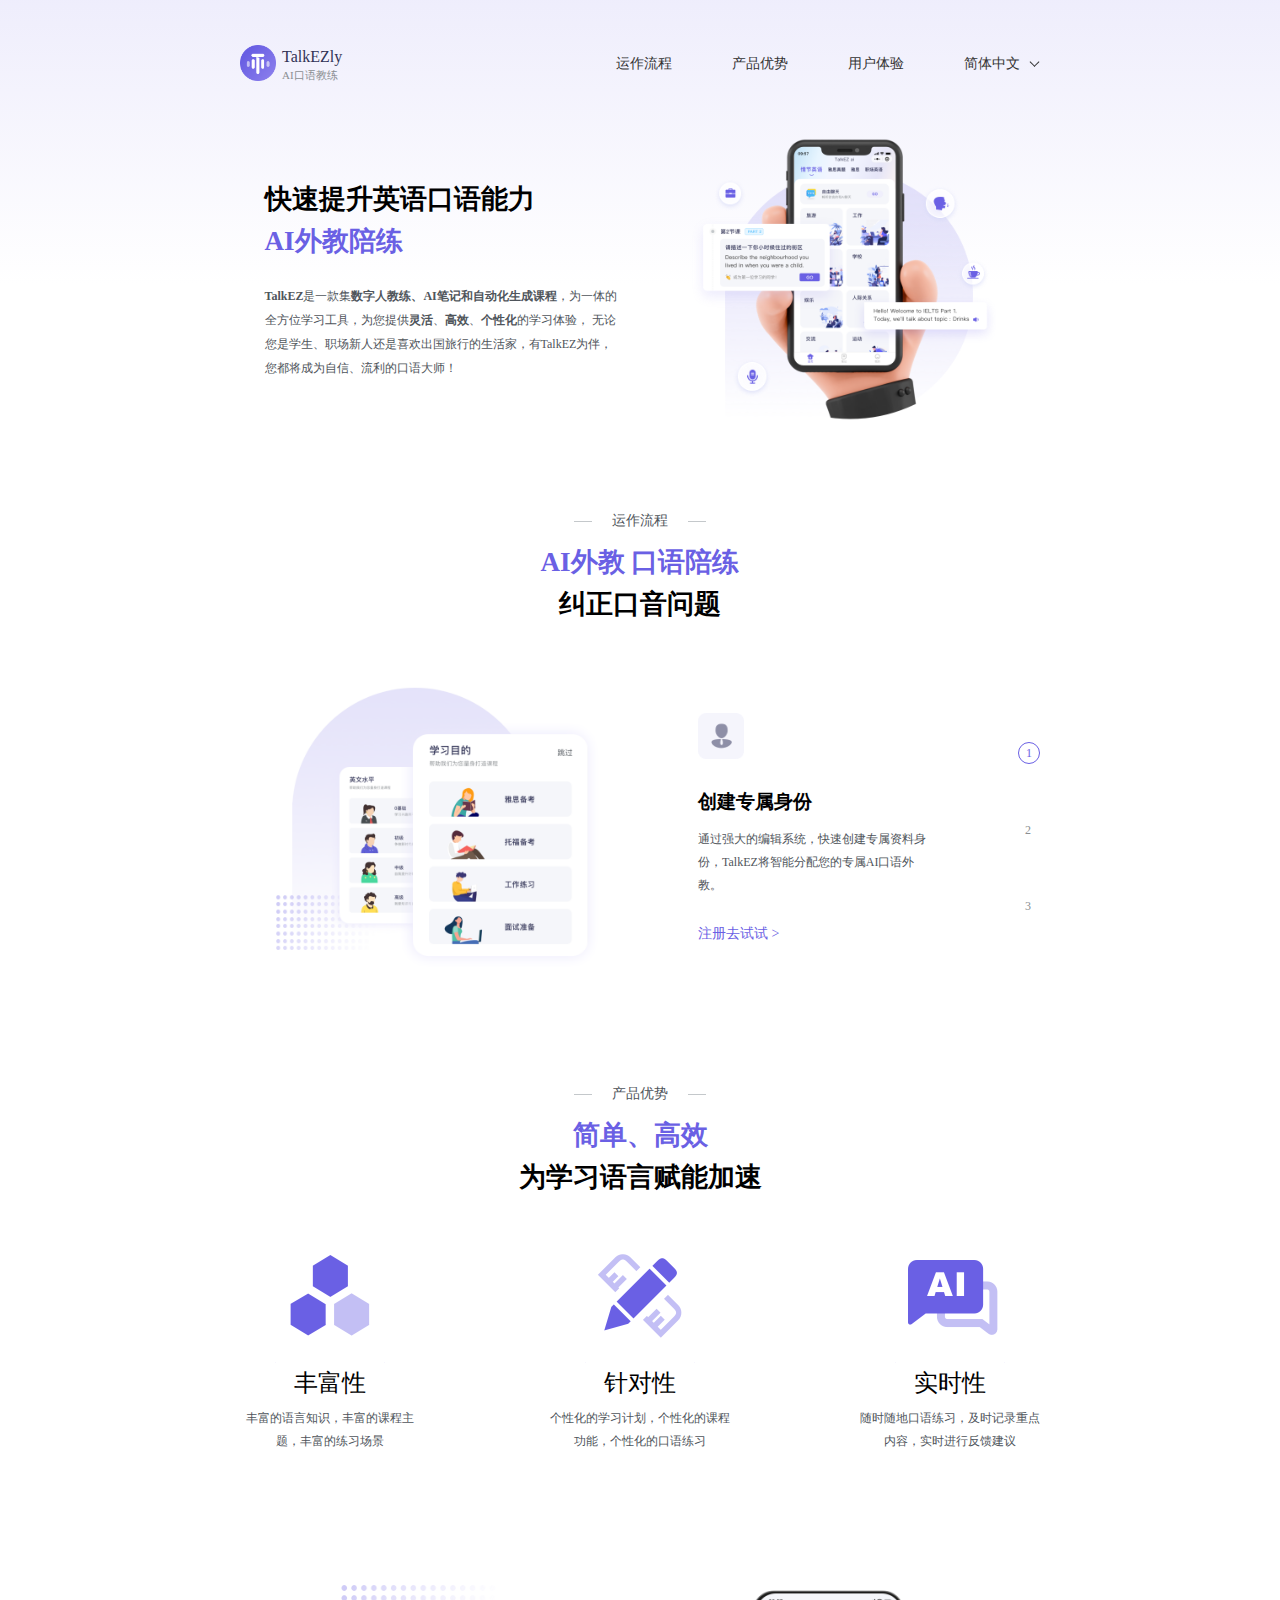
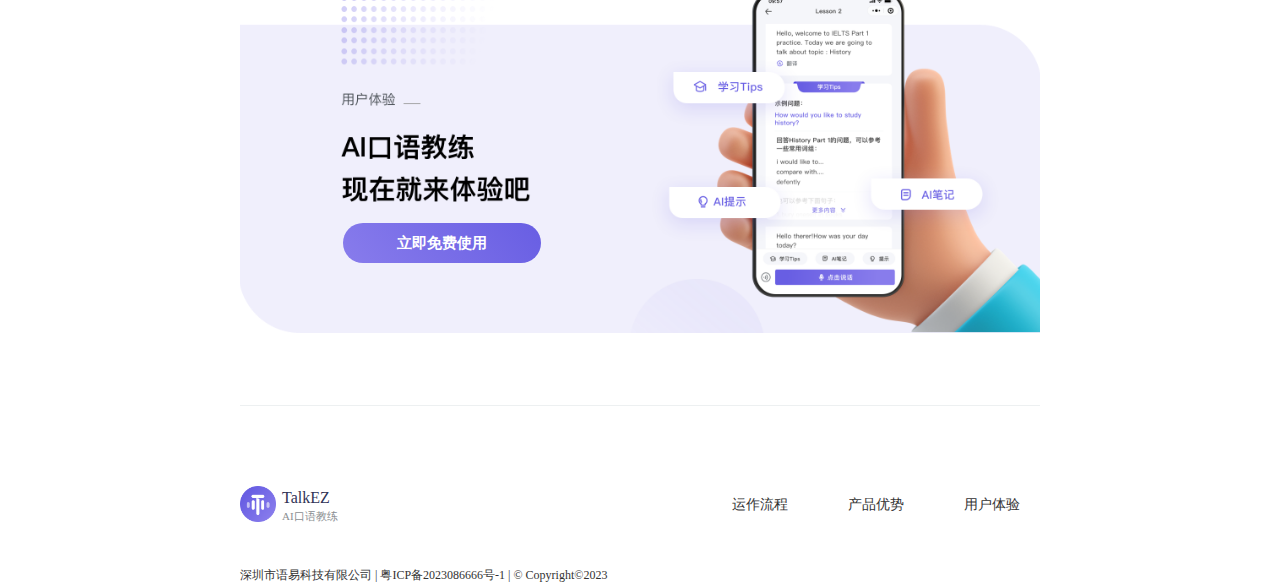
==== index.html @ d2851557 "Add files via upload" ====
<!DOCTYPE html>
<html lang="en">

<head>
  <meta charset="UTF-8">
  <meta name="viewport" content="width=device-width, initial-scale=1.0">
  <link rel="stylesheet" href="./css/normalize.css" />
  <link rel="stylesheet" href="./css/index.css" />
  <title>TalkEZly</title>
</head>

<body>
  <div class="bg"></div>
  <div class="wrap">
    <div class="header">
      <div class="logo">
        <div class="logo-img"></div>
        <div class="logo-text">
          <div class="h4">TalkEZly</div>
          <div class="des">AI口语教练</div>
        </div>
      </div>
      <div class="nav">
        <div class="nav-item">
          <a href="#part2">运作流程</a>
        </div>
        <div class="nav-item">
          <a href="#part3">产品优势</a>
        </div>
        <div class="nav-item"><a href="#part4">用户体验</a></div>
        <div class="nav-item language">
          简体中文
          <div class="language-list">
            <div class="language-item"><a href="/index_tc.html">繁体中文</a></div>
            <div class="language-item"><a href="/index_us.html">English</a></div>
          </div>
        </div>
      </div>
    </div>
    <div class="content">
      <div id="part1" class="part1">
        <div class="left">
          <div class="h1">
            <div>快速提升英语口语能力</div>
            <div class="violet">AI外教陪练</div>
          </div>
          <div class="text">
            <strong>TalkEZ</strong>是一款集<strong>数字人教练、AI笔记和自动化生成课程</strong>，为一体的全方位学习工具，为您提供<strong>灵活</strong>、<strong>高效</strong>、<strong>个性化</strong>的学习体验，
            无论您是学生、职场新人还是喜欢出国旅行的生活家，有TalkEZ为伴，您都将成为自信、流利的口语大师！
          </div>
        </div>
        <div class="right"></div>
      </div>

      <div id="part2" class="part2">
        <div class="tag">
          <div class="tag-text">运作流程</div>
        </div>
        <div class="h1">
          <div class="violet">AI外教 口语陪练</div>
          <div>纠正口音问题</div>
        </div>
        <div class="slide-box">
          <div class="slide-list-wrap">
            <div class="slide-list active1">
              <div class="slide-item">
                <div class="slide-item-left img1"></div>
                <div class="slide-item-right">
                  <div class="icon icon1"></div>
                  <div class="h3">创建专属身份</div>
                  <div class="text">通过强大的编辑系统，快速创建专属资料身份，TalkEZ将智能分配您的专属AI口语外教。</div>
                  <div class="link">注册去试试 > </div>
                </div>
              </div>
              <div class="slide-item">
                <div class="slide-item-left img2"></div>
                <div class="slide-item-right">
                  <div class="icon icon2"></div>
                  <div class="h3">训练口语</div>
                  <div class="text">拥有丰富的语言知识和临场口语能力，能够提供个性化、针对性的练习。</div>
                  <div class="link">注册去试试 > </div>
                </div>
              </div>
              <div class="slide-item">
                <div class="slide-item-left img3"></div>
                <div class="slide-item-right">
                  <div class="icon icon3"></div>
                  <div class="h3">AI笔记</div>
                  <div class="text">将自动提取重点内容并整理成简洁易懂的笔记。您可以随时回顾这些笔记，加深记忆和理解，让学习变得更加轻松。</div>
                  <div class="link">注册去试试 > </div>
                </div>
              </div>
            </div>
          </div>

          <div class="slide-actions">
            <div class="slide-actions-item active">1</div>
            <div class="slide-actions-item">2</div>
            <div class="slide-actions-item">3</div>
          </div>
        </div>
      </div>

      <div id="part3" class="part3">
        <div class="tag">
          <div class="tag-text">产品优势</div>
        </div>
        <div class="h1">
          <div class="violet">简单、高效</div>
          <div>为学习语言赋能加速</div>
        </div>
        <div class="feature">
          <div class="feature-item">
            <div class="icon icon1"></div>
            <div class="h2">丰富性</div>
            <div class="text">丰富的语言知识，丰富的课程主题，丰富的练习场景</div>
          </div>
          <div class="feature-item">
            <div class="icon icon2"></div>
            <div class="h2">针对性</div>
            <div class="text">个性化的学习计划，个性化的课程功能，个性化的口语练习</div>
          </div>
          <div class="feature-item">
            <div class="icon icon3"></div>
            <div class="h2">实时性</div>
            <div class="text">随时随地口语练习，及时记录重点内容，实时进行反馈建议</div>
          </div>
        </div>
      </div>

      <div id="part4" class="part4">
        <div class="btn">立即免费使用</div>
      </div>
    </div>
    <div class="footer">
      <div class="header">
        <div class="logo">
          <div class="logo-img"></div>
          <div class="logo-text">
            <div class="h4">TalkEZ</div>
            <div class="des">AI口语教练</div>
          </div>
        </div>
        <div class="nav">
          <div class="nav-item">
            <a href="#part2">运作流程</a>
          </div>
          <div class="nav-item">
            <a href="#part3">产品优势</a>
          </div>
          <div class="nav-item"><a href="#part4">用户体验</a></div>
        </div>
      </div>
      <div class="copyright">深圳市语易科技有限公司 | 粤ICP备2023086666号-1 | © Copyright©2023</div>
    </div>

  </div>
  <script>
    document.addEventListener("DOMContentLoaded", function () {
      var slideActionsItems = document.querySelectorAll('.slide-actions-item');
      var slideList = document.querySelector('.slide-list');

      slideActionsItems.forEach(function (slideActionsItem, index) {
        slideActionsItem.addEventListener('click', function () {
          // Remove 'active' class from all slide-actions-items
          slideActionsItems.forEach(function (slideActionsItem) {
            slideActionsItem.classList.remove('active');
          });

          // Remove 'activeN' class from slide-list
          for (var i = 0; i < slideActionsItems.length; i++) {
            slideList.classList.remove('active' + (i + 1));
          }

          // Add 'active' class to clicked slide-actions-item
          this.classList.add('active');

          // Add 'activeN' class to slide-list
          slideList.classList.add('active' + (index + 1));
        });
      });

      const languageDom = document.getElementsByClassName('language')
      languageDom[0].addEventListener('click', function () {
        if (languageDom[0].className.includes('active')) {
          languageDom[0].classList.remove('active')
        } else {
          languageDom[0].classList.add('active')
        }
      })
    });
  </script>

</body>

</html>
---- css/index.css ----
body {
  position: relative;
}
.bg {
  width: 100%;
  height: 284px;
  background: linear-gradient(
    180deg,
    rgba(106, 96, 228, 0.11) 0%,
    rgba(255, 255, 255, 0.27) 100%
  );
  position: absolute;
  left: 0;
  top: 0;
  z-index: -1;
}

.wrap {
  max-width: 800px;
  margin: 0 auto;
}
.violet {
  color: #6A60E4;
}
.h1 {
  font-size: 27px;
  font-weight: 600;
  color: #000;
  line-height: 42px;
}
.h2 {
  font-size: 24px;
  font-weight: 600px;
  color: #000;
  line-height: 34px;
}
.tag {
  font-size: 14px;
  color: #4f555b;
  line-height: 21px;
  display: flex;
  justify-content: center;
  margin-bottom: 10px;
}
.tag .tag-text {
  position: relative;
}
.tag .tag-text::after {
  content: '';
  position: absolute;
  height: 1px;
  width: 18px;
  background-color: #c4c8cb;
  left: -38px;
  top: 50%;
}
.tag .tag-text::before {
  content: '';
  position: absolute;
  height: 1px;
  width: 18px;
  background-color: #c4c8cb;
  right: -38px;
  top: 50%;
}

/*------------------- header -------------------*/
.header {
  height: 128px;
  display: flex;
  justify-content: space-between;
  align-items: center;
}
.logo {
  display: flex;
}
.logo .logo-img {
  width: 36px;
  height: 36px;
  margin-right: 6px;
  background: url('../img/logo.png') no-repeat center center;
  background-size: cover;
}
.logo .h4 {
  font-size: 16px;
  font-weight: 500;
  color: #313356;
  line-height: 23px;
}
.logo .des {
  font-size: 11px;
  font-weight: 400;
  color: #8b8f92;
  line-height: 15px;
}

.nav {
  display: flex;
}
.nav .nav-item {
  font-size: 14px;
  color: #333333;
  line-height: 20px;
  margin-left: 30px;
  padding: 0 10px;
  min-width: 86px;
  box-sizing: border-box;
}
.nav .nav-item a {
  color: #333333;
  text-decoration: none;
}
.nav .language {
  padding-right: 20px;
  position: relative;
  cursor: pointer;
  user-select: none
}
.nav .language::after {
  content: '';
  width: 6px;
  height: 6px;
  border: 1px solid #333;
  position: absolute;
  right: 2px;
  top: 50%;
  border-top: none;
  border-right: none;
  transform: translateY(-80%) rotate(-45deg);
  transition: all 0.3s;
}
.nav .language .language-list {
  display: none;
  position: absolute;
  left: 0;
  bottom: -94px;
  background: #FFFFFF;
  box-shadow: 0px 2px 10px 0px rgba(205,200,246,0.5);
  border-radius: 8px;
  padding: 16px 12px;
  width: 100%;
  box-sizing: border-box;
}
.nav .language .language-list .language-item {
  font-size: 14px;
  color: #333;
  line-height: 20px;
  margin-bottom: 15px;
}
.nav .language .language-list .language-item:last-child {
  margin-bottom: 0;
}
.nav .language .language-list .language-item a:hover {
  color: #6A60E4;
}
.nav .language.active::after {
  transform: translateY(-20%) rotate(135deg);
  
}
.nav .language.active .language-list {
  display: block;
}

/*------------------- content -------------------*/
.part1 {
  display: flex;
  align-items: center;
  justify-content: space-around;
}
.part1 .left {
  width: 358px;
}
.part1 .text {
  margin-top: 22px;
  font-size: 12px;
  color: #4f555b;
  line-height: 24px;
}

.part1 .right {
  width: 344px;
  height: 302px;
  background: url('../img/part1.png') no-repeat center center;
  background-size: cover;
}

.part2 {
  margin-top: 80px;
}
.part2 .h1 {
  text-align: center;
}
.part2 .slide-box {
  height: 348px;
  margin-top: 30px;
  margin-bottom: 80px;
  display: flex;
  align-items: center;
  justify-content: space-between;
}
.part2 .slide-list-wrap {
  height: 100%;
  position: relative;
  flex: 1;
  overflow: hidden;
}
.part2 .slide-list {
  position: relative;
  left: 0;
  transition: all 0.3s linear;
}
.part2 .slide-list.active1 {
  top: 0;
}
.part2 .slide-list.active2 {
  top: -100%;
}
.part2 .slide-list.active3 {
  top: -200%;
}

.part2 .slide-box .slide-item {
  display: flex;
  align-items: center;
}
.part2 .slide-box .slide-item-left {
  width: 398px;
  height: 348px;
  margin-right: 60px;
  background-size: cover !important;
}

.part2 .slide-box .img1 {
  background: url('../img/part2_1.png') no-repeat center center;
}
.part2 .slide-box .img2 {
  background: url('../img/part2_2.png') no-repeat center center;
}
.part2 .slide-box .img3 {
  background: url('../img/part2_3.png') no-repeat center center;
}
.part2 .slide-box .slide-item-right {
  width: 240px;
}
.part2 .slide-box .slide-item-right .icon {
  width: 46px;
  height: 46px;
  margin-bottom: 30px;
  background-size: cover !important;
}
.part2 .slide-box .slide-item-right .icon1 {
  background: url('../img/part2_1_icon.png') no-repeat center center;
}
.part2 .slide-box .slide-item-right .icon2 {
  background: url('../img/part2_2_icon.png') no-repeat center center;
}
.part2 .slide-box .slide-item-right .icon3 {
  background: url('../img/part2_3_icon.png') no-repeat center center;
}
.part2 .slide-box .slide-item-right .h3 {
  font-size: 19px;
  font-weight: 600;
  color: #000;
  line-height: 25px;
  margin-bottom: 14px;
}
.part2 .slide-box .slide-item-right .text {
  font-size: 12px;
  color: #4f555b;
  line-height: 23px;
  margin-bottom: 25px;
}
.part2 .slide-box .slide-item-right .link {
  font-size: 14px;
  color: #6A60E4;
  line-height: 23px;
  cursor: pointer;
}

.part2 .slide-box  .slide-actions {
  display: flex;
  flex-flow: column;
  height: 50%;
  justify-content: space-between;
}
.part2 .slide-box .slide-actions-item {
  width: 20px;
  height: 20px;
  border-radius: 50%;
  text-align: center;
  line-height: 20px;
  font-size: 12px;
  color: #8B8F92;
  cursor: pointer;
}
.part2 .slide-box .slide-actions-item.active {
  border: 1px solid #6A60E4;
  color: #6A60E4;
}

.part3 .h1 {
  text-align: center;
}
.part3 .feature {
  margin-top: 55px;
  display: flex;
  justify-content: space-between;
}
.feature-item {
  display: flex;
  flex-flow: column;
  align-items: center;
  text-align: center;
  max-width: 180px;
}
.feature-item .icon {
  width: 110px;
  height: 110px;
  background-size: cover;
}
.feature-item .icon1 {
  background: url('../img/part3_1.png') no-repeat center center;
}
.feature-item .icon2 {
  background: url('../img/part3_2.png') no-repeat center center;
}
.feature-item .icon3 {
  background: url('../img/part3_3.png') no-repeat center center;
}
.feature-item .h2 {
  margin-top: 3px;
  margin-bottom: 7px;
}
.feature-item .text {
  font-size: 12px;
  color: #4f555b;
  line-height: 23px;
}

.part4 {
  width: 800px;
  height: 348px;
  background: url('../img/part4.png') no-repeat center center;
  background-size: cover;
  margin-top: 132px;
  position: relative;
}
.part4 .btn {
  position: absolute;
  left: 103px;
  top: 238px;
  width: 198px;
  height: 40px;
  line-height: 40px;
  border-radius: 20px;
  background: linear-gradient(-309deg, #887CEC 0%, #685EE3 100%);
  text-align: center;
  font-size: 15px;
  color: #fff;
  font-weight: 600;
  cursor: pointer;
}



.footer {
  border-top: 1px solid #edf0f1;
  padding-top: 35px;
  margin-top: 72px;
}
.copyright {
  font-size: 12px;
  color: #333;
}
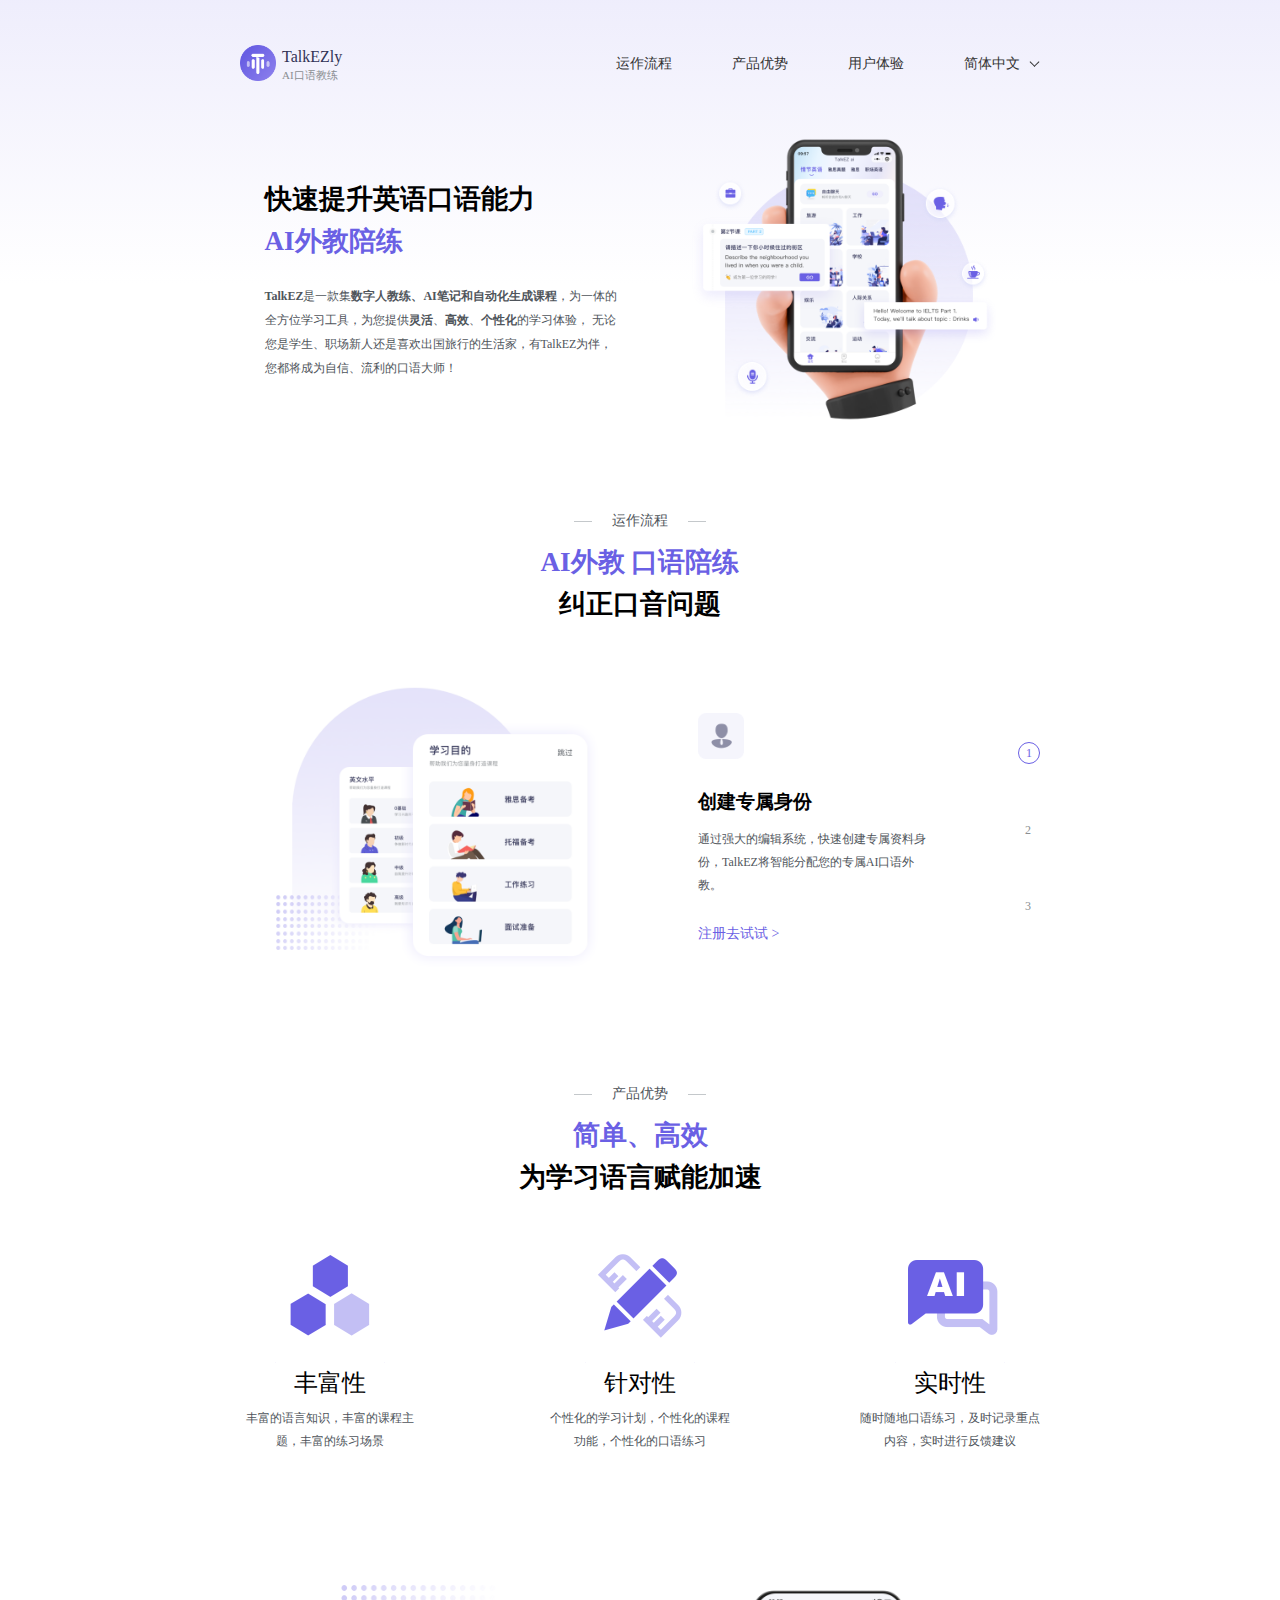
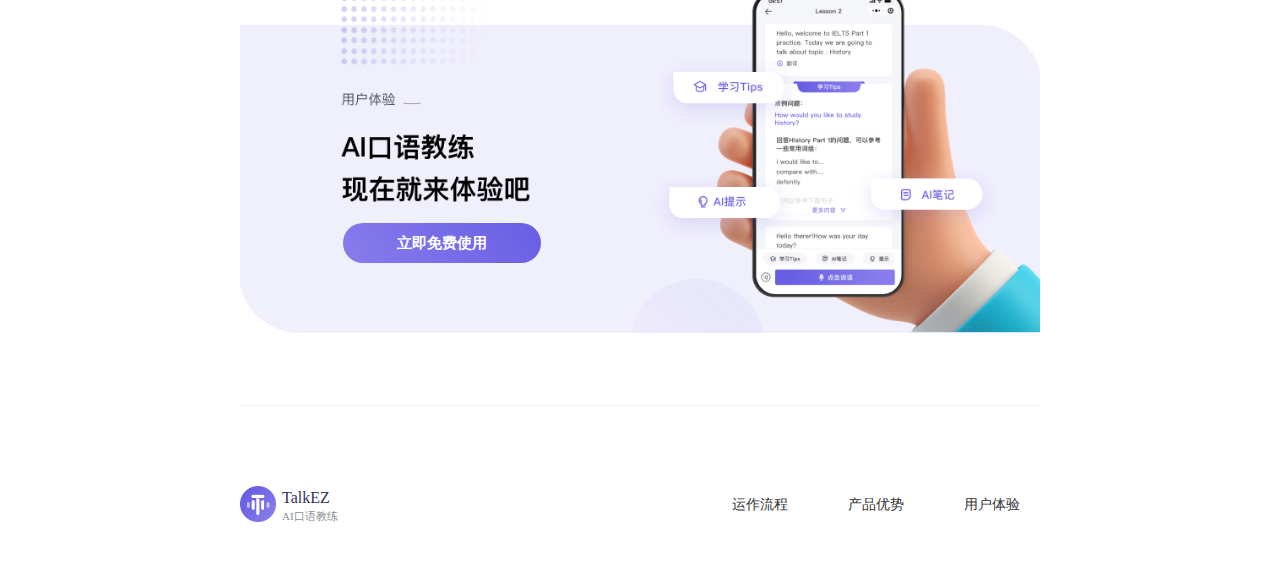
==== commit f0513252: "Add files via upload" ====
--- a/index.html
+++ b/index.html
@@ -1,196 +1,196 @@
-<!DOCTYPE html>
-<html lang="en">
-
-<head>
-  <meta charset="UTF-8">
-  <meta name="viewport" content="width=device-width, initial-scale=1.0">
-  <link rel="stylesheet" href="./css/normalize.css" />
-  <link rel="stylesheet" href="./css/index.css" />
-  <title>TalkEZly</title>
-</head>
-
-<body>
-  <div class="bg"></div>
-  <div class="wrap">
-    <div class="header">
-      <div class="logo">
-        <div class="logo-img"></div>
-        <div class="logo-text">
-          <div class="h4">TalkEZly</div>
-          <div class="des">AI口语教练</div>
-        </div>
-      </div>
-      <div class="nav">
-        <div class="nav-item">
-          <a href="#part2">运作流程</a>
-        </div>
-        <div class="nav-item">
-          <a href="#part3">产品优势</a>
-        </div>
-        <div class="nav-item"><a href="#part4">用户体验</a></div>
-        <div class="nav-item language">
-          简体中文
-          <div class="language-list">
-            <div class="language-item"><a href="/index_tc.html">繁体中文</a></div>
-            <div class="language-item"><a href="/index_us.html">English</a></div>
-          </div>
-        </div>
-      </div>
-    </div>
-    <div class="content">
-      <div id="part1" class="part1">
-        <div class="left">
-          <div class="h1">
-            <div>快速提升英语口语能力</div>
-            <div class="violet">AI外教陪练</div>
-          </div>
-          <div class="text">
-            <strong>TalkEZ</strong>是一款集<strong>数字人教练、AI笔记和自动化生成课程</strong>，为一体的全方位学习工具，为您提供<strong>灵活</strong>、<strong>高效</strong>、<strong>个性化</strong>的学习体验，
-            无论您是学生、职场新人还是喜欢出国旅行的生活家，有TalkEZ为伴，您都将成为自信、流利的口语大师！
-          </div>
-        </div>
-        <div class="right"></div>
-      </div>
-
-      <div id="part2" class="part2">
-        <div class="tag">
-          <div class="tag-text">运作流程</div>
-        </div>
-        <div class="h1">
-          <div class="violet">AI外教 口语陪练</div>
-          <div>纠正口音问题</div>
-        </div>
-        <div class="slide-box">
-          <div class="slide-list-wrap">
-            <div class="slide-list active1">
-              <div class="slide-item">
-                <div class="slide-item-left img1"></div>
-                <div class="slide-item-right">
-                  <div class="icon icon1"></div>
-                  <div class="h3">创建专属身份</div>
-                  <div class="text">通过强大的编辑系统，快速创建专属资料身份，TalkEZ将智能分配您的专属AI口语外教。</div>
-                  <div class="link">注册去试试 > </div>
-                </div>
-              </div>
-              <div class="slide-item">
-                <div class="slide-item-left img2"></div>
-                <div class="slide-item-right">
-                  <div class="icon icon2"></div>
-                  <div class="h3">训练口语</div>
-                  <div class="text">拥有丰富的语言知识和临场口语能力，能够提供个性化、针对性的练习。</div>
-                  <div class="link">注册去试试 > </div>
-                </div>
-              </div>
-              <div class="slide-item">
-                <div class="slide-item-left img3"></div>
-                <div class="slide-item-right">
-                  <div class="icon icon3"></div>
-                  <div class="h3">AI笔记</div>
-                  <div class="text">将自动提取重点内容并整理成简洁易懂的笔记。您可以随时回顾这些笔记，加深记忆和理解，让学习变得更加轻松。</div>
-                  <div class="link">注册去试试 > </div>
-                </div>
-              </div>
-            </div>
-          </div>
-
-          <div class="slide-actions">
-            <div class="slide-actions-item active">1</div>
-            <div class="slide-actions-item">2</div>
-            <div class="slide-actions-item">3</div>
-          </div>
-        </div>
-      </div>
-
-      <div id="part3" class="part3">
-        <div class="tag">
-          <div class="tag-text">产品优势</div>
-        </div>
-        <div class="h1">
-          <div class="violet">简单、高效</div>
-          <div>为学习语言赋能加速</div>
-        </div>
-        <div class="feature">
-          <div class="feature-item">
-            <div class="icon icon1"></div>
-            <div class="h2">丰富性</div>
-            <div class="text">丰富的语言知识，丰富的课程主题，丰富的练习场景</div>
-          </div>
-          <div class="feature-item">
-            <div class="icon icon2"></div>
-            <div class="h2">针对性</div>
-            <div class="text">个性化的学习计划，个性化的课程功能，个性化的口语练习</div>
-          </div>
-          <div class="feature-item">
-            <div class="icon icon3"></div>
-            <div class="h2">实时性</div>
-            <div class="text">随时随地口语练习，及时记录重点内容，实时进行反馈建议</div>
-          </div>
-        </div>
-      </div>
-
-      <div id="part4" class="part4">
-        <div class="btn">立即免费使用</div>
-      </div>
-    </div>
-    <div class="footer">
-      <div class="header">
-        <div class="logo">
-          <div class="logo-img"></div>
-          <div class="logo-text">
-            <div class="h4">TalkEZ</div>
-            <div class="des">AI口语教练</div>
-          </div>
-        </div>
-        <div class="nav">
-          <div class="nav-item">
-            <a href="#part2">运作流程</a>
-          </div>
-          <div class="nav-item">
-            <a href="#part3">产品优势</a>
-          </div>
-          <div class="nav-item"><a href="#part4">用户体验</a></div>
-        </div>
-      </div>
-      <div class="copyright">深圳市语易科技有限公司 | 粤ICP备2023086666号-1 | © Copyright©2023</div>
-    </div>
-
-  </div>
-  <script>
-    document.addEventListener("DOMContentLoaded", function () {
-      var slideActionsItems = document.querySelectorAll('.slide-actions-item');
-      var slideList = document.querySelector('.slide-list');
-
-      slideActionsItems.forEach(function (slideActionsItem, index) {
-        slideActionsItem.addEventListener('click', function () {
-          // Remove 'active' class from all slide-actions-items
-          slideActionsItems.forEach(function (slideActionsItem) {
-            slideActionsItem.classList.remove('active');
-          });
-
-          // Remove 'activeN' class from slide-list
-          for (var i = 0; i < slideActionsItems.length; i++) {
-            slideList.classList.remove('active' + (i + 1));
-          }
-
-          // Add 'active' class to clicked slide-actions-item
-          this.classList.add('active');
-
-          // Add 'activeN' class to slide-list
-          slideList.classList.add('active' + (index + 1));
-        });
-      });
-
-      const languageDom = document.getElementsByClassName('language')
-      languageDom[0].addEventListener('click', function () {
-        if (languageDom[0].className.includes('active')) {
-          languageDom[0].classList.remove('active')
-        } else {
-          languageDom[0].classList.add('active')
-        }
-      })
-    });
-  </script>
-
-</body>
-
+<!DOCTYPE html>
+<html lang="en">
+
+<head>
+  <meta charset="UTF-8">
+  <meta name="viewport" content="width=device-width, initial-scale=1.0">
+  <link rel="stylesheet" href="./css/normalize.css" />
+  <link rel="stylesheet" href="./css/index.css" />
+  <title>TalkEZly</title>
+</head>
+
+<body>
+  <div class="bg"></div>
+  <div class="wrap">
+    <div class="header">
+      <div class="logo">
+        <div class="logo-img"></div>
+        <div class="logo-text">
+          <div class="h4">TalkEZly</div>
+          <div class="des">AI口语教练</div>
+        </div>
+      </div>
+      <div class="nav">
+        <div class="nav-item">
+          <a href="#part2">运作流程</a>
+        </div>
+        <div class="nav-item">
+          <a href="#part3">产品优势</a>
+        </div>
+        <div class="nav-item"><a href="#part4">用户体验</a></div>
+        <div class="nav-item language">
+          简体中文
+          <div class="language-list">
+            <div class="language-item"><a href="/index_tc.html">繁体中文</a></div>
+            <div class="language-item"><a href="/index_us.html">English</a></div>
+          </div>
+        </div>
+      </div>
+    </div>
+    <div class="content">
+      <div id="part1" class="part1">
+        <div class="left">
+          <div class="h1">
+            <div>快速提升英语口语能力</div>
+            <div class="violet">AI外教陪练</div>
+          </div>
+          <div class="text">
+            <strong>TalkEZ</strong>是一款集<strong>数字人教练、AI笔记和自动化生成课程</strong>，为一体的全方位学习工具，为您提供<strong>灵活</strong>、<strong>高效</strong>、<strong>个性化</strong>的学习体验，
+            无论您是学生、职场新人还是喜欢出国旅行的生活家，有TalkEZ为伴，您都将成为自信、流利的口语大师！
+          </div>
+        </div>
+        <div class="right"></div>
+      </div>
+
+      <div id="part2" class="part2">
+        <div class="tag">
+          <div class="tag-text">运作流程</div>
+        </div>
+        <div class="h1">
+          <div class="violet">AI外教 口语陪练</div>
+          <div>纠正口音问题</div>
+        </div>
+        <div class="slide-box">
+          <div class="slide-list-wrap">
+            <div class="slide-list active1">
+              <div class="slide-item">
+                <div class="slide-item-left img1"></div>
+                <div class="slide-item-right">
+                  <div class="icon icon1"></div>
+                  <div class="h3">创建专属身份</div>
+                  <div class="text">通过强大的编辑系统，快速创建专属资料身份，TalkEZ将智能分配您的专属AI口语外教。</div>
+                  <div class="link">注册去试试 > </div>
+                </div>
+              </div>
+              <div class="slide-item">
+                <div class="slide-item-left img2"></div>
+                <div class="slide-item-right">
+                  <div class="icon icon2"></div>
+                  <div class="h3">训练口语</div>
+                  <div class="text">拥有丰富的语言知识和临场口语能力，能够提供个性化、针对性的练习。</div>
+                  <div class="link">注册去试试 > </div>
+                </div>
+              </div>
+              <div class="slide-item">
+                <div class="slide-item-left img3"></div>
+                <div class="slide-item-right">
+                  <div class="icon icon3"></div>
+                  <div class="h3">AI笔记</div>
+                  <div class="text">将自动提取重点内容并整理成简洁易懂的笔记。您可以随时回顾这些笔记，加深记忆和理解，让学习变得更加轻松。</div>
+                  <div class="link">注册去试试 > </div>
+                </div>
+              </div>
+            </div>
+          </div>
+
+          <div class="slide-actions">
+            <div class="slide-actions-item active">1</div>
+            <div class="slide-actions-item">2</div>
+            <div class="slide-actions-item">3</div>
+          </div>
+        </div>
+      </div>
+
+      <div id="part3" class="part3">
+        <div class="tag">
+          <div class="tag-text">产品优势</div>
+        </div>
+        <div class="h1">
+          <div class="violet">简单、高效</div>
+          <div>为学习语言赋能加速</div>
+        </div>
+        <div class="feature">
+          <div class="feature-item">
+            <div class="icon icon1"></div>
+            <div class="h2">丰富性</div>
+            <div class="text">丰富的语言知识，丰富的课程主题，丰富的练习场景</div>
+          </div>
+          <div class="feature-item">
+            <div class="icon icon2"></div>
+            <div class="h2">针对性</div>
+            <div class="text">个性化的学习计划，个性化的课程功能，个性化的口语练习</div>
+          </div>
+          <div class="feature-item">
+            <div class="icon icon3"></div>
+            <div class="h2">实时性</div>
+            <div class="text">随时随地口语练习，及时记录重点内容，实时进行反馈建议</div>
+          </div>
+        </div>
+      </div>
+
+      <div id="part4" class="part4">
+        <div class="btn">立即免费使用</div>
+      </div>
+    </div>
+    <div class="footer">
+      <div class="header">
+        <div class="logo">
+          <div class="logo-img"></div>
+          <div class="logo-text">
+            <div class="h4">TalkEZ</div>
+            <div class="des">AI口语教练</div>
+          </div>
+        </div>
+        <div class="nav">
+          <div class="nav-item">
+            <a href="#part2">运作流程</a>
+          </div>
+          <div class="nav-item">
+            <a href="#part3">产品优势</a>
+          </div>
+          <div class="nav-item"><a href="#part4">用户体验</a></div>
+        </div>
+      </div>
+      <!-- <div class="copyright">深圳市语易科技有限公司 | 粤ICP备2023086666号-1 | © Copyright©2023</div> -->
+    </div>
+
+  </div>
+  <script>
+    document.addEventListener("DOMContentLoaded", function () {
+      var slideActionsItems = document.querySelectorAll('.slide-actions-item');
+      var slideList = document.querySelector('.slide-list');
+
+      slideActionsItems.forEach(function (slideActionsItem, index) {
+        slideActionsItem.addEventListener('click', function () {
+          // Remove 'active' class from all slide-actions-items
+          slideActionsItems.forEach(function (slideActionsItem) {
+            slideActionsItem.classList.remove('active');
+          });
+
+          // Remove 'activeN' class from slide-list
+          for (var i = 0; i < slideActionsItems.length; i++) {
+            slideList.classList.remove('active' + (i + 1));
+          }
+
+          // Add 'active' class to clicked slide-actions-item
+          this.classList.add('active');
+
+          // Add 'activeN' class to slide-list
+          slideList.classList.add('active' + (index + 1));
+        });
+      });
+
+      const languageDom = document.getElementsByClassName('language')
+      languageDom[0].addEventListener('click', function () {
+        if (languageDom[0].className.includes('active')) {
+          languageDom[0].classList.remove('active')
+        } else {
+          languageDom[0].classList.add('active')
+        }
+      })
+    });
+  </script>
+
+</body>
+
 </html>--- a/css/index.css
+++ b/css/index.css
@@ -1,374 +1,374 @@
-body {
-  position: relative;
-}
-.bg {
-  width: 100%;
-  height: 284px;
-  background: linear-gradient(
-    180deg,
-    rgba(106, 96, 228, 0.11) 0%,
-    rgba(255, 255, 255, 0.27) 100%
-  );
-  position: absolute;
-  left: 0;
-  top: 0;
-  z-index: -1;
-}
-
-.wrap {
-  max-width: 800px;
-  margin: 0 auto;
-}
-.violet {
-  color: #6A60E4;
-}
-.h1 {
-  font-size: 27px;
-  font-weight: 600;
-  color: #000;
-  line-height: 42px;
-}
-.h2 {
-  font-size: 24px;
-  font-weight: 600px;
-  color: #000;
-  line-height: 34px;
-}
-.tag {
-  font-size: 14px;
-  color: #4f555b;
-  line-height: 21px;
-  display: flex;
-  justify-content: center;
-  margin-bottom: 10px;
-}
-.tag .tag-text {
-  position: relative;
-}
-.tag .tag-text::after {
-  content: '';
-  position: absolute;
-  height: 1px;
-  width: 18px;
-  background-color: #c4c8cb;
-  left: -38px;
-  top: 50%;
-}
-.tag .tag-text::before {
-  content: '';
-  position: absolute;
-  height: 1px;
-  width: 18px;
-  background-color: #c4c8cb;
-  right: -38px;
-  top: 50%;
-}
-
-/*------------------- header -------------------*/
-.header {
-  height: 128px;
-  display: flex;
-  justify-content: space-between;
-  align-items: center;
-}
-.logo {
-  display: flex;
-}
-.logo .logo-img {
-  width: 36px;
-  height: 36px;
-  margin-right: 6px;
-  background: url('../img/logo.png') no-repeat center center;
-  background-size: cover;
-}
-.logo .h4 {
-  font-size: 16px;
-  font-weight: 500;
-  color: #313356;
-  line-height: 23px;
-}
-.logo .des {
-  font-size: 11px;
-  font-weight: 400;
-  color: #8b8f92;
-  line-height: 15px;
-}
-
-.nav {
-  display: flex;
-}
-.nav .nav-item {
-  font-size: 14px;
-  color: #333333;
-  line-height: 20px;
-  margin-left: 30px;
-  padding: 0 10px;
-  min-width: 86px;
-  box-sizing: border-box;
-}
-.nav .nav-item a {
-  color: #333333;
-  text-decoration: none;
-}
-.nav .language {
-  padding-right: 20px;
-  position: relative;
-  cursor: pointer;
-  user-select: none
-}
-.nav .language::after {
-  content: '';
-  width: 6px;
-  height: 6px;
-  border: 1px solid #333;
-  position: absolute;
-  right: 2px;
-  top: 50%;
-  border-top: none;
-  border-right: none;
-  transform: translateY(-80%) rotate(-45deg);
-  transition: all 0.3s;
-}
-.nav .language .language-list {
-  display: none;
-  position: absolute;
-  left: 0;
-  bottom: -94px;
-  background: #FFFFFF;
-  box-shadow: 0px 2px 10px 0px rgba(205,200,246,0.5);
-  border-radius: 8px;
-  padding: 16px 12px;
-  width: 100%;
-  box-sizing: border-box;
-}
-.nav .language .language-list .language-item {
-  font-size: 14px;
-  color: #333;
-  line-height: 20px;
-  margin-bottom: 15px;
-}
-.nav .language .language-list .language-item:last-child {
-  margin-bottom: 0;
-}
-.nav .language .language-list .language-item a:hover {
-  color: #6A60E4;
-}
-.nav .language.active::after {
-  transform: translateY(-20%) rotate(135deg);
-  
-}
-.nav .language.active .language-list {
-  display: block;
-}
-
-/*------------------- content -------------------*/
-.part1 {
-  display: flex;
-  align-items: center;
-  justify-content: space-around;
-}
-.part1 .left {
-  width: 358px;
-}
-.part1 .text {
-  margin-top: 22px;
-  font-size: 12px;
-  color: #4f555b;
-  line-height: 24px;
-}
-
-.part1 .right {
-  width: 344px;
-  height: 302px;
-  background: url('../img/part1.png') no-repeat center center;
-  background-size: cover;
-}
-
-.part2 {
-  margin-top: 80px;
-}
-.part2 .h1 {
-  text-align: center;
-}
-.part2 .slide-box {
-  height: 348px;
-  margin-top: 30px;
-  margin-bottom: 80px;
-  display: flex;
-  align-items: center;
-  justify-content: space-between;
-}
-.part2 .slide-list-wrap {
-  height: 100%;
-  position: relative;
-  flex: 1;
-  overflow: hidden;
-}
-.part2 .slide-list {
-  position: relative;
-  left: 0;
-  transition: all 0.3s linear;
-}
-.part2 .slide-list.active1 {
-  top: 0;
-}
-.part2 .slide-list.active2 {
-  top: -100%;
-}
-.part2 .slide-list.active3 {
-  top: -200%;
-}
-
-.part2 .slide-box .slide-item {
-  display: flex;
-  align-items: center;
-}
-.part2 .slide-box .slide-item-left {
-  width: 398px;
-  height: 348px;
-  margin-right: 60px;
-  background-size: cover !important;
-}
-
-.part2 .slide-box .img1 {
-  background: url('../img/part2_1.png') no-repeat center center;
-}
-.part2 .slide-box .img2 {
-  background: url('../img/part2_2.png') no-repeat center center;
-}
-.part2 .slide-box .img3 {
-  background: url('../img/part2_3.png') no-repeat center center;
-}
-.part2 .slide-box .slide-item-right {
-  width: 240px;
-}
-.part2 .slide-box .slide-item-right .icon {
-  width: 46px;
-  height: 46px;
-  margin-bottom: 30px;
-  background-size: cover !important;
-}
-.part2 .slide-box .slide-item-right .icon1 {
-  background: url('../img/part2_1_icon.png') no-repeat center center;
-}
-.part2 .slide-box .slide-item-right .icon2 {
-  background: url('../img/part2_2_icon.png') no-repeat center center;
-}
-.part2 .slide-box .slide-item-right .icon3 {
-  background: url('../img/part2_3_icon.png') no-repeat center center;
-}
-.part2 .slide-box .slide-item-right .h3 {
-  font-size: 19px;
-  font-weight: 600;
-  color: #000;
-  line-height: 25px;
-  margin-bottom: 14px;
-}
-.part2 .slide-box .slide-item-right .text {
-  font-size: 12px;
-  color: #4f555b;
-  line-height: 23px;
-  margin-bottom: 25px;
-}
-.part2 .slide-box .slide-item-right .link {
-  font-size: 14px;
-  color: #6A60E4;
-  line-height: 23px;
-  cursor: pointer;
-}
-
-.part2 .slide-box  .slide-actions {
-  display: flex;
-  flex-flow: column;
-  height: 50%;
-  justify-content: space-between;
-}
-.part2 .slide-box .slide-actions-item {
-  width: 20px;
-  height: 20px;
-  border-radius: 50%;
-  text-align: center;
-  line-height: 20px;
-  font-size: 12px;
-  color: #8B8F92;
-  cursor: pointer;
-}
-.part2 .slide-box .slide-actions-item.active {
-  border: 1px solid #6A60E4;
-  color: #6A60E4;
-}
-
-.part3 .h1 {
-  text-align: center;
-}
-.part3 .feature {
-  margin-top: 55px;
-  display: flex;
-  justify-content: space-between;
-}
-.feature-item {
-  display: flex;
-  flex-flow: column;
-  align-items: center;
-  text-align: center;
-  max-width: 180px;
-}
-.feature-item .icon {
-  width: 110px;
-  height: 110px;
-  background-size: cover;
-}
-.feature-item .icon1 {
-  background: url('../img/part3_1.png') no-repeat center center;
-}
-.feature-item .icon2 {
-  background: url('../img/part3_2.png') no-repeat center center;
-}
-.feature-item .icon3 {
-  background: url('../img/part3_3.png') no-repeat center center;
-}
-.feature-item .h2 {
-  margin-top: 3px;
-  margin-bottom: 7px;
-}
-.feature-item .text {
-  font-size: 12px;
-  color: #4f555b;
-  line-height: 23px;
-}
-
-.part4 {
-  width: 800px;
-  height: 348px;
-  background: url('../img/part4.png') no-repeat center center;
-  background-size: cover;
-  margin-top: 132px;
-  position: relative;
-}
-.part4 .btn {
-  position: absolute;
-  left: 103px;
-  top: 238px;
-  width: 198px;
-  height: 40px;
-  line-height: 40px;
-  border-radius: 20px;
-  background: linear-gradient(-309deg, #887CEC 0%, #685EE3 100%);
-  text-align: center;
-  font-size: 15px;
-  color: #fff;
-  font-weight: 600;
-  cursor: pointer;
-}
-
-
-
-.footer {
-  border-top: 1px solid #edf0f1;
-  padding-top: 35px;
-  margin-top: 72px;
-}
-.copyright {
-  font-size: 12px;
-  color: #333;
+body {
+  position: relative;
+}
+.bg {
+  width: 100%;
+  height: 284px;
+  background: linear-gradient(
+    180deg,
+    rgba(106, 96, 228, 0.11) 0%,
+    rgba(255, 255, 255, 0.27) 100%
+  );
+  position: absolute;
+  left: 0;
+  top: 0;
+  z-index: -1;
+}
+
+.wrap {
+  max-width: 800px;
+  margin: 0 auto;
+}
+.violet {
+  color: #6A60E4;
+}
+.h1 {
+  font-size: 27px;
+  font-weight: 600;
+  color: #000;
+  line-height: 42px;
+}
+.h2 {
+  font-size: 24px;
+  font-weight: 600px;
+  color: #000;
+  line-height: 34px;
+}
+.tag {
+  font-size: 14px;
+  color: #4f555b;
+  line-height: 21px;
+  display: flex;
+  justify-content: center;
+  margin-bottom: 10px;
+}
+.tag .tag-text {
+  position: relative;
+}
+.tag .tag-text::after {
+  content: '';
+  position: absolute;
+  height: 1px;
+  width: 18px;
+  background-color: #c4c8cb;
+  left: -38px;
+  top: 50%;
+}
+.tag .tag-text::before {
+  content: '';
+  position: absolute;
+  height: 1px;
+  width: 18px;
+  background-color: #c4c8cb;
+  right: -38px;
+  top: 50%;
+}
+
+/*------------------- header -------------------*/
+.header {
+  height: 128px;
+  display: flex;
+  justify-content: space-between;
+  align-items: center;
+}
+.logo {
+  display: flex;
+}
+.logo .logo-img {
+  width: 36px;
+  height: 36px;
+  margin-right: 6px;
+  background: url('../img/logo.png') no-repeat center center;
+  background-size: cover;
+}
+.logo .h4 {
+  font-size: 16px;
+  font-weight: 500;
+  color: #313356;
+  line-height: 23px;
+}
+.logo .des {
+  font-size: 11px;
+  font-weight: 400;
+  color: #8b8f92;
+  line-height: 15px;
+}
+
+.nav {
+  display: flex;
+}
+.nav .nav-item {
+  font-size: 14px;
+  color: #333333;
+  line-height: 20px;
+  margin-left: 30px;
+  padding: 0 10px;
+  min-width: 86px;
+  box-sizing: border-box;
+}
+.nav .nav-item a {
+  color: #333333;
+  text-decoration: none;
+}
+.nav .language {
+  padding-right: 20px;
+  position: relative;
+  cursor: pointer;
+  user-select: none
+}
+.nav .language::after {
+  content: '';
+  width: 6px;
+  height: 6px;
+  border: 1px solid #333;
+  position: absolute;
+  right: 2px;
+  top: 50%;
+  border-top: none;
+  border-right: none;
+  transform: translateY(-80%) rotate(-45deg);
+  transition: all 0.3s;
+}
+.nav .language .language-list {
+  display: none;
+  position: absolute;
+  left: 0;
+  bottom: -94px;
+  background: #FFFFFF;
+  box-shadow: 0px 2px 10px 0px rgba(205,200,246,0.5);
+  border-radius: 8px;
+  padding: 16px 12px;
+  width: 100%;
+  box-sizing: border-box;
+}
+.nav .language .language-list .language-item {
+  font-size: 14px;
+  color: #333;
+  line-height: 20px;
+  margin-bottom: 15px;
+}
+.nav .language .language-list .language-item:last-child {
+  margin-bottom: 0;
+}
+.nav .language .language-list .language-item a:hover {
+  color: #6A60E4;
+}
+.nav .language.active::after {
+  transform: translateY(-20%) rotate(135deg);
+  
+}
+.nav .language.active .language-list {
+  display: block;
+}
+
+/*------------------- content -------------------*/
+.part1 {
+  display: flex;
+  align-items: center;
+  justify-content: space-around;
+}
+.part1 .left {
+  width: 358px;
+}
+.part1 .text {
+  margin-top: 22px;
+  font-size: 12px;
+  color: #4f555b;
+  line-height: 24px;
+}
+
+.part1 .right {
+  width: 344px;
+  height: 302px;
+  background: url('../img/part1.png') no-repeat center center;
+  background-size: cover;
+}
+
+.part2 {
+  margin-top: 80px;
+}
+.part2 .h1 {
+  text-align: center;
+}
+.part2 .slide-box {
+  height: 348px;
+  margin-top: 30px;
+  margin-bottom: 80px;
+  display: flex;
+  align-items: center;
+  justify-content: space-between;
+}
+.part2 .slide-list-wrap {
+  height: 100%;
+  position: relative;
+  flex: 1;
+  overflow: hidden;
+}
+.part2 .slide-list {
+  position: relative;
+  left: 0;
+  transition: all 0.3s linear;
+}
+.part2 .slide-list.active1 {
+  top: 0;
+}
+.part2 .slide-list.active2 {
+  top: -100%;
+}
+.part2 .slide-list.active3 {
+  top: -200%;
+}
+
+.part2 .slide-box .slide-item {
+  display: flex;
+  align-items: center;
+}
+.part2 .slide-box .slide-item-left {
+  width: 398px;
+  height: 348px;
+  margin-right: 60px;
+  background-size: cover !important;
+}
+
+.part2 .slide-box .img1 {
+  background: url('../img/part2_1.png') no-repeat center center;
+}
+.part2 .slide-box .img2 {
+  background: url('../img/part2_2.png') no-repeat center center;
+}
+.part2 .slide-box .img3 {
+  background: url('../img/part2_3.png') no-repeat center center;
+}
+.part2 .slide-box .slide-item-right {
+  width: 240px;
+}
+.part2 .slide-box .slide-item-right .icon {
+  width: 46px;
+  height: 46px;
+  margin-bottom: 30px;
+  background-size: cover !important;
+}
+.part2 .slide-box .slide-item-right .icon1 {
+  background: url('../img/part2_1_icon.png') no-repeat center center;
+}
+.part2 .slide-box .slide-item-right .icon2 {
+  background: url('../img/part2_2_icon.png') no-repeat center center;
+}
+.part2 .slide-box .slide-item-right .icon3 {
+  background: url('../img/part2_3_icon.png') no-repeat center center;
+}
+.part2 .slide-box .slide-item-right .h3 {
+  font-size: 19px;
+  font-weight: 600;
+  color: #000;
+  line-height: 25px;
+  margin-bottom: 14px;
+}
+.part2 .slide-box .slide-item-right .text {
+  font-size: 12px;
+  color: #4f555b;
+  line-height: 23px;
+  margin-bottom: 25px;
+}
+.part2 .slide-box .slide-item-right .link {
+  font-size: 14px;
+  color: #6A60E4;
+  line-height: 23px;
+  cursor: pointer;
+}
+
+.part2 .slide-box  .slide-actions {
+  display: flex;
+  flex-flow: column;
+  height: 50%;
+  justify-content: space-between;
+}
+.part2 .slide-box .slide-actions-item {
+  width: 20px;
+  height: 20px;
+  border-radius: 50%;
+  text-align: center;
+  line-height: 20px;
+  font-size: 12px;
+  color: #8B8F92;
+  cursor: pointer;
+}
+.part2 .slide-box .slide-actions-item.active {
+  border: 1px solid #6A60E4;
+  color: #6A60E4;
+}
+
+.part3 .h1 {
+  text-align: center;
+}
+.part3 .feature {
+  margin-top: 55px;
+  display: flex;
+  justify-content: space-between;
+}
+.feature-item {
+  display: flex;
+  flex-flow: column;
+  align-items: center;
+  text-align: center;
+  max-width: 180px;
+}
+.feature-item .icon {
+  width: 110px;
+  height: 110px;
+  background-size: cover;
+}
+.feature-item .icon1 {
+  background: url('../img/part3_1.png') no-repeat center center;
+}
+.feature-item .icon2 {
+  background: url('../img/part3_2.png') no-repeat center center;
+}
+.feature-item .icon3 {
+  background: url('../img/part3_3.png') no-repeat center center;
+}
+.feature-item .h2 {
+  margin-top: 3px;
+  margin-bottom: 7px;
+}
+.feature-item .text {
+  font-size: 12px;
+  color: #4f555b;
+  line-height: 23px;
+}
+
+.part4 {
+  width: 800px;
+  height: 348px;
+  background: url('../img/part4.png') no-repeat center center;
+  background-size: cover;
+  margin-top: 132px;
+  position: relative;
+}
+.part4 .btn {
+  position: absolute;
+  left: 103px;
+  top: 238px;
+  width: 198px;
+  height: 40px;
+  line-height: 40px;
+  border-radius: 20px;
+  background: linear-gradient(-309deg, #887CEC 0%, #685EE3 100%);
+  text-align: center;
+  font-size: 15px;
+  color: #fff;
+  font-weight: 600;
+  cursor: pointer;
+}
+
+
+
+.footer {
+  border-top: 1px solid #edf0f1;
+  padding-top: 35px;
+  margin-top: 72px;
+}
+.copyright {
+  font-size: 12px;
+  color: #333;
 }